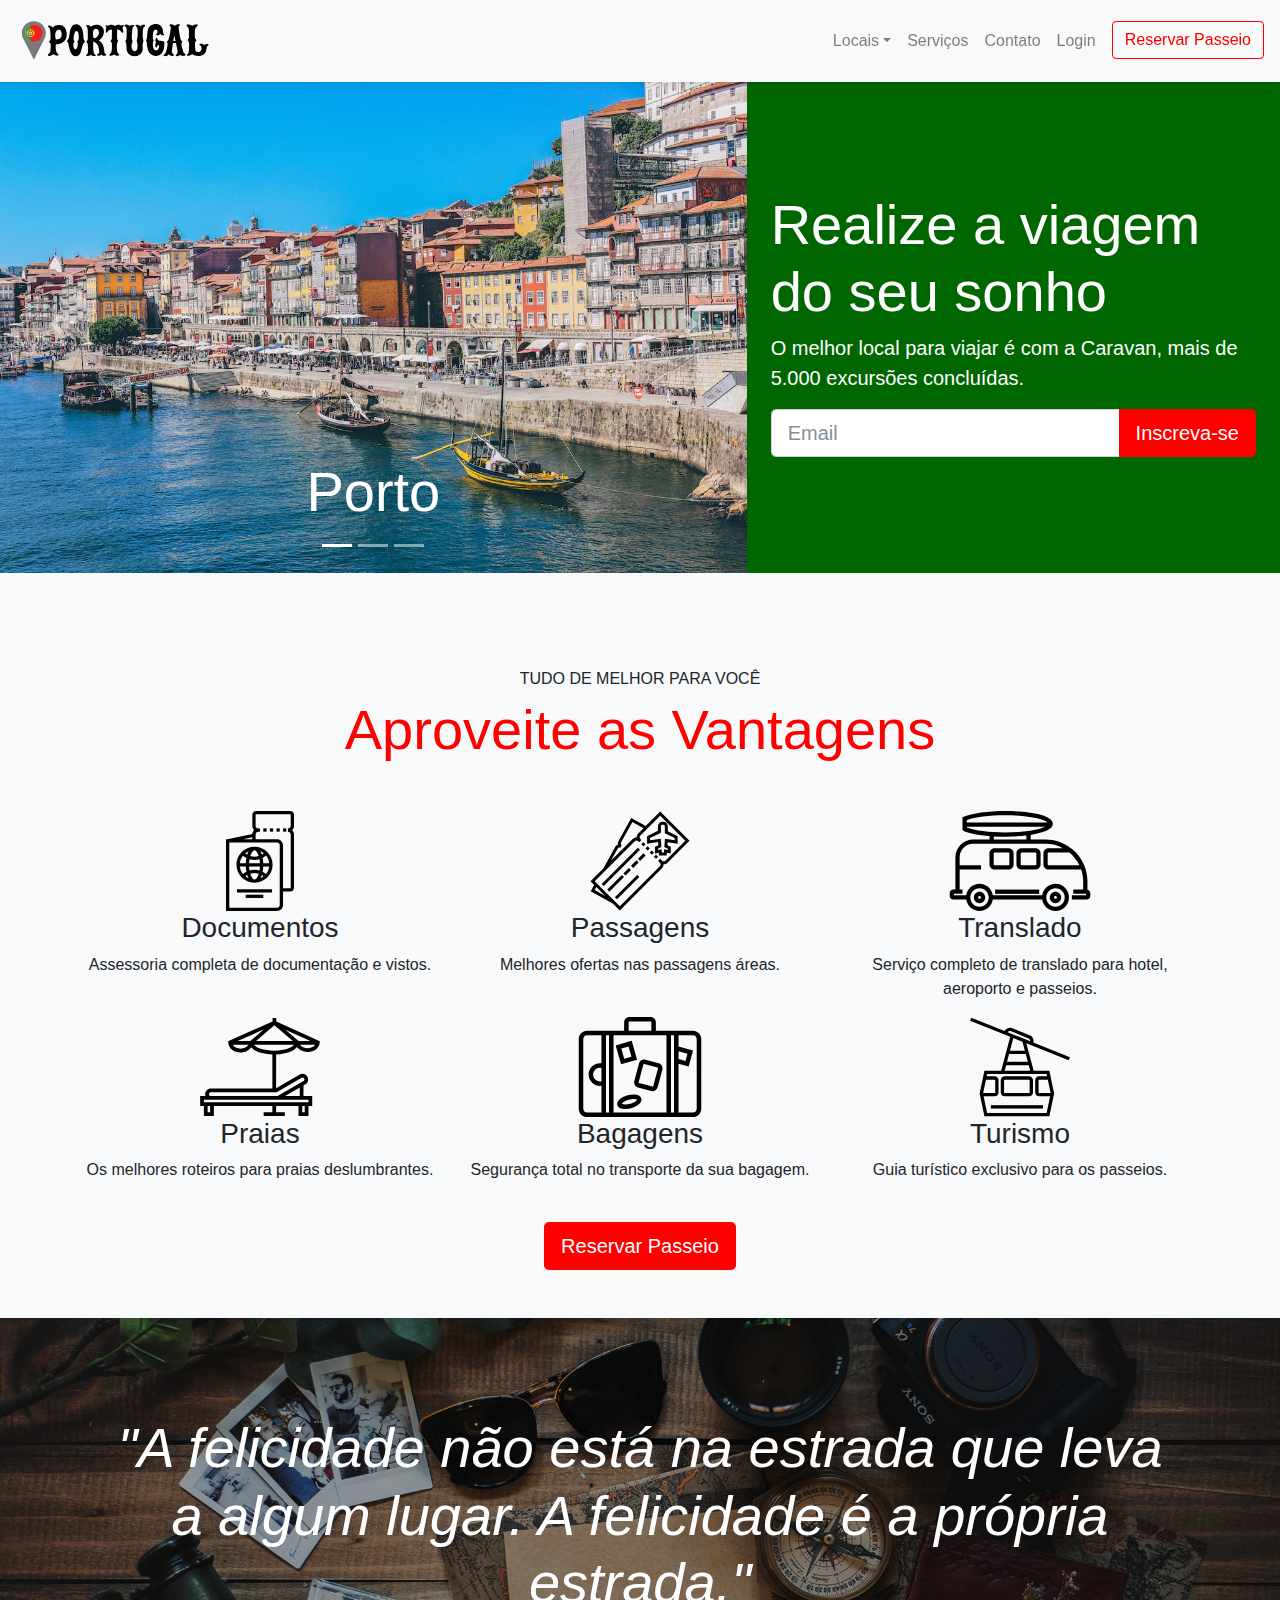
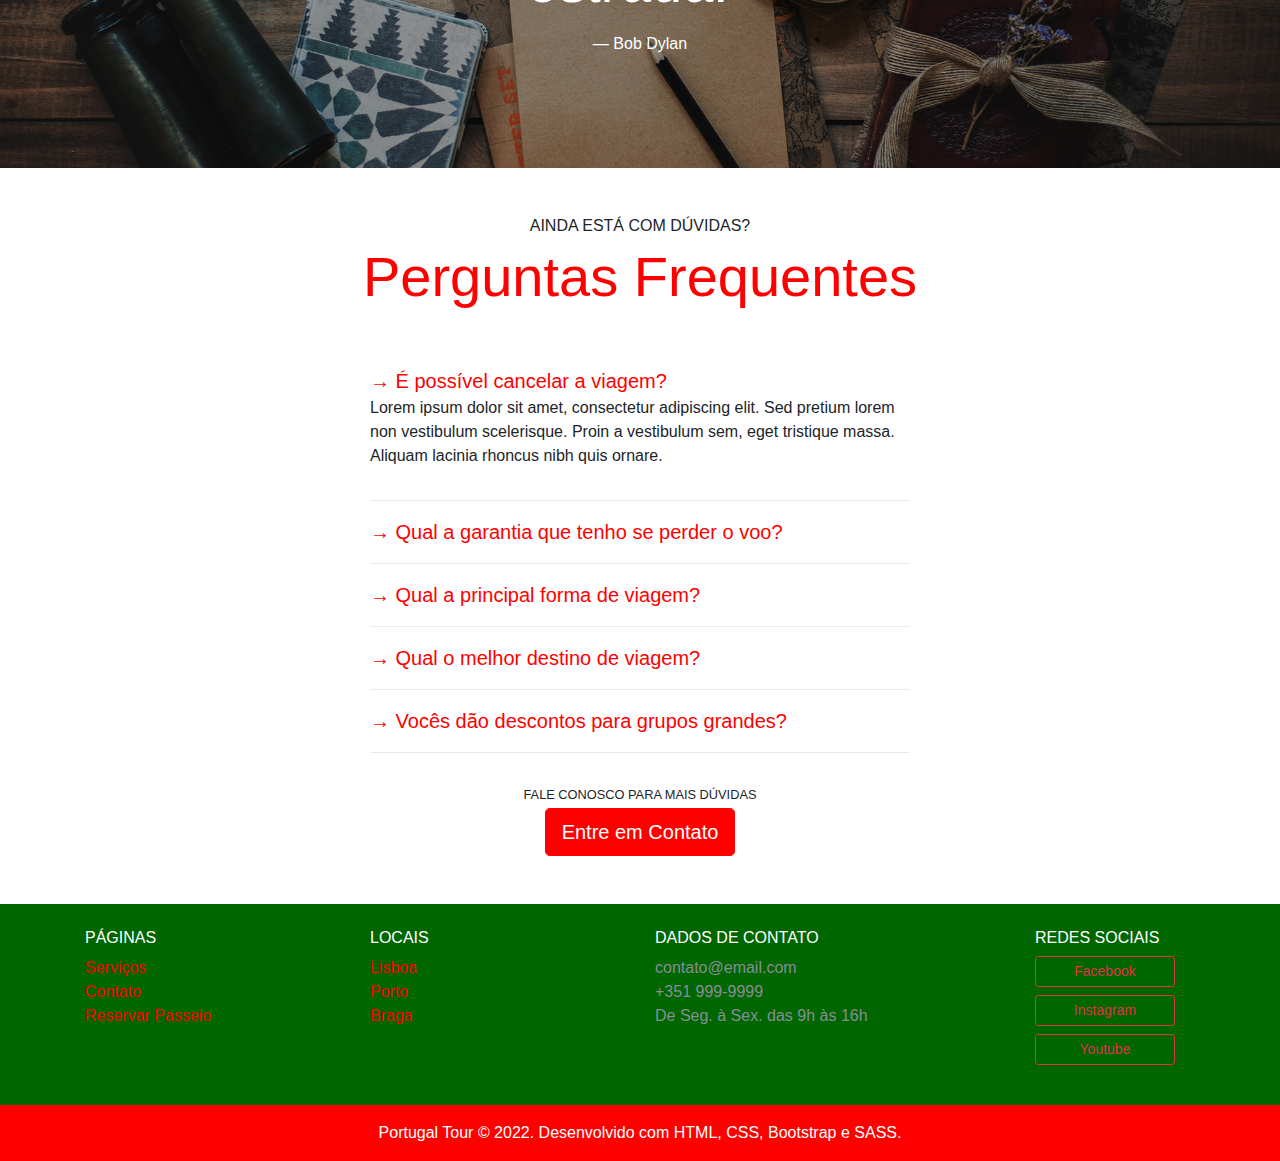
==== index.html @ a59b0329 "Page Portugal" ====
<!DOCTYPE html>
<html lang="en">
  <head>
    <meta charset="UTF-8" />
    <meta http-equiv="X-UA-Compatible" content="IE=edge" />
    <meta name="viewport" content="width=device-width, initial-scale=1.0, shrink-to-fit=no" />
    <title>Potugal Tour</title>
    <link rel="stylesheet" href="css/bootstrap.css" />
    <link rel="stylesheet" href="css/style.css" />
  </head>
  <body>
    <!--  Modal Login   -->
    <div
      class="modal fade"
      id="modalLogin"
      tabindex="-1"
      role="dialog"
      aria-labelledby="modalLoginTitulo"
      aria-hidden="true"
    >
      <div class="modal-dialog" role="document">
        <div class="modal-content">
          <div class="modal-header">
            <h5 class="modal-title" id="modalLoginTitulo">Entre na Sua Conta</h5>
            <button type="button" class="close" data-dismiss="modal" aria-label="Close">
              <span aria-hidden="true">&times;</span>
            </button>
          </div>
          <div class="modal-body">
            <form>
              <div class="form-group">
                <label for="loginEmail">Email</label>
                <input type="email" class="form-control" id="loginEmail" />
              </div>
              <div class="form-group">
                <label for="loginSenha">Senha</label>
                <input type="password" class="form-control" id="loginSenha" />
              </div>
              <button type="submit" class="btn btn-primary">Entrar na Conta</button>
              <small class="form-text text-muted"
                >Esqueceu a senha? <a href="#">Clique aqui</a>.</small
              >
            </form>
          </div>
        </div>
      </div>
    </div>
    <!-- Fecha Modal  -->

    <nav class="navbar navbar-expand-md navbar-light bg-light fixed-top py-3 box-shadow">
      <a href="index.html" class="navbar-brand">
        <img src="img/portugal.svg" alt="Portugal Tour" />
      </a>

      <button
        class="navbar-toggler"
        type="button"
        data-toggle="collapse"
        data-target="#navbarSupportedContent"
        aria-controls="navbarSupportedContent"
        aria-expanded="false"
        aria-label="Abrir Navegação"
      >
        <span class="navbar-toggler-icon"></span>
      </button>

      <div class="collapse navbar-collapse" id="navbarSupportedContent">
        <ul class="navbar-nav ml-auto">
          <li class="nav-item dropdown">
            <a
              class="nav-link dropdown-toggle"
              href="#"
              id="navbarDropdown"
              role="button"
              data-toggle="dropdown"
              aria-haspopup="true"
              aria-expanded="false"
              >Locais</a
            >
            <div class="dropdown-menu" aria-labelledby="navbarDropdown">
              <a class="dropdown-item" href="local.html">Lisboa</a>
              <a class="dropdown-item" href="local.html">Porto</a>
              <a class="dropdown-item" href="local.html">Braga</a>
              <a class="dropdown-item" href="local.html">Aveiro</a>
              <a class="dropdown-item" href="local.html">Algarve</a>
            </div>
          </li>
          <li class="nav-item">
            <a class="nav-link" href="planos.html">Serviços</a>
          </li>
          <li class="nav-item">
            <a class="nav-link" href="contato.html">Contato</a>
          </li>
          <li class="nav-item">
            <a class="nav-link" href="#" data-toggle="modal" data-target="#modalLogin">Login</a>
          </li>
          <li class="nav-item">
            <a class="btn btn-outline-primary ml-md-2" href="inscricao.html">Reservar Passeio</a>
          </li>
        </ul>
      </div>
    </nav>

    <section class="container-fluid">
      <div class="row bg-dark text-white">
        <div class="col-lg-7 p-0">
          <div id="carouselCidades" class="carousel slide" data-ride="carousel">
            <ol class="carousel-indicators">
              <li data-target="#carouselCidades" data-slide-to="0" class="active"></li>
              <li data-target="#carouselCidades" data-slide-to="1"></li>
              <li data-target="#carouselCidades" data-slide-to="2"></li>
            </ol>
            <div class="carousel-inner">
              <div class="carousel-item active">
                <img class="d-block w-100" src="img/portugal1.jpg" alt="Porto" />
                <div class="carousel-caption">
                  <h3 class="display-4">Porto</h3>
                </div>
              </div>
              <div class="carousel-item">
                <img class="d-block w-100" src="img/portugal2.jpg" alt="California" />
                <div class="carousel-caption">
                  <h3 class="display-4">Lisboa</h3>
                </div>
              </div>
              <div class="carousel-item">
                <img class="d-block w-100" src="img/portugal4.jpg" alt="California" />
                <div class="carousel-caption">
                  <h3 class="display-4">Portugal s2</h3>
                </div>
              </div>
            </div>
            <a
              class="carousel-control-prev"
              href="#carouselCidades"
              role="button"
              data-slide="prev"
            >
              <span class="carousel-control-prev-icon" aria-hidden="true"></span>
              <span class="sr-only">Anterior</span>
            </a>
            <a
              class="carousel-control-next"
              href="#carouselCidades"
              role="button"
              data-slide="next"
            >
              <span class="carousel-control-next-icon" aria-hidden="true"></span>
              <span class="sr-only">Próximo</span>
            </a>
          </div>
        </div>

        <div class="col-lg-5 p-4 align-self-center">
          <h1 class="display-4">Realize a viagem do seu sonho</h1>
          <p class="lead">
            O melhor local para viajar é com a Caravan, mais de 5.000 excursões concluídas.
          </p>
          <form action="">
            <div class="input-group input-group-lg">
              <input type="text" class="form-control" placeholder="Email" aria-label="Email" />
              <span class="input-group-btn">
                <button class="btn btn-primary" type="button">Inscreva-se</button>
              </span>
            </div>
          </form>
        </div>
      </div>
    </section>

    <section class="py-5 bg-light text-center">
      <div class="container">
        <div class="my-5">
          <span class="h6 d-block">TUDO DE MELHOR PARA VOCÊ</span>
          <h2 class="display-4 text-primary">Aproveite as Vantagens</h2>
        </div>
        <div class="row">
          <div class="col-xl-4 col-md-6">
            <div style="height: 100px" class="d-flex justify-content-center">
              <img src="img/icones/passaporte.svg" alt="Passaporte" />
            </div>
            <h3>Documentos</h3>
            <p>Assessoria completa de documentação e vistos.</p>
          </div>

          <div class="col-xl-4 col-md-6">
            <div style="height: 100px" class="d-flex justify-content-center">
              <img src="img/icones/passagens.svg" alt="Passagens" />
            </div>
            <h3>Passagens</h3>
            <p>Melhores ofertas nas passagens áreas.</p>
          </div>

          <div class="col-xl-4 col-md-6">
            <div style="height: 100px" class="d-flex justify-content-center">
              <img src="img/icones/translado.svg" alt="Translado" />
            </div>
            <h3>Translado</h3>
            <p>Serviço completo de translado para hotel, aeroporto e passeios.</p>
          </div>

          <div class="col-xl-4 col-md-6">
            <div style="height: 100px" class="d-flex justify-content-center">
              <img src="img/icones/praias.svg" alt="Praias" />
            </div>
            <h3>Praias</h3>
            <p>Os melhores roteiros para praias deslumbrantes.</p>
          </div>

          <div class="col-xl-4 col-md-6">
            <div style="height: 100px" class="d-flex justify-content-center">
              <img src="img/icones/bagagens.svg" alt="Bagagens" />
            </div>
            <h3>Bagagens</h3>
            <p>Segurança total no transporte da sua bagagem.</p>
          </div>

          <div class="col-xl-4 col-md-6">
            <div style="height: 100px" class="d-flex justify-content-center">
              <img src="img/icones/turismo.svg" alt="Turismo" />
            </div>
            <h3>Turismo</h3>
            <p>Guia turístico exclusivo para os passeios.</p>
          </div>
        </div>

        <a href="planos.html" class="btn btn-primary btn-lg mt-4">Reservar Passeio</a>
      </div>
    </section>

    <section id="home-quote" class="p-md-5">
      <blockquote class="blockquote text-center text-white p-md-5 p-3">
        <p class="display-4">
          <em
            >"A felicidade não está na estrada que leva a algum lugar. A felicidade é a própria
            estrada."</em
          >
        </p>
        <footer class="blockquote-footer text-white">Bob Dylan</footer>
      </blockquote>
    </section>

    <section class="container">
      <div class="my-5 text-center">
        <span class="h6 d-block">AINDA ESTÁ COM DÚVIDAS?</span>
        <h2 class="display-4 text-primary">Perguntas Frequentes</h2>
      </div>
      <div class="row justify-content-center">
        <div class="col-md-6" id="perguntasFrequentes" data-children=".pergunta">
          <div class="pergunta py-2">
            <a
              class="lead"
              data-toggle="collapse"
              data-parent="#perguntasFrequentes"
              href="#pergunta1"
              aria-expanded="true"
              aria-controls="pergunta1"
              >→ É possível cancelar a viagem?</a
            >
            <div id="pergunta1" class="collapse show" role="tabpanel">
              <p>
                Lorem ipsum dolor sit amet, consectetur adipiscing elit. Sed pretium lorem non
                vestibulum scelerisque. Proin a vestibulum sem, eget tristique massa. Aliquam
                lacinia rhoncus nibh quis ornare.
              </p>
            </div>
          </div>
          <div class="dropdown-divider"></div>
          <div class="pergunta py-2">
            <a
              class="lead"
              data-toggle="collapse"
              data-parent="#perguntasFrequentes"
              href="#pergunta2"
              aria-expanded="true"
              aria-controls="pergunta2"
              >→ Qual a garantia que tenho se perder o voo?</a
            >
            <div id="pergunta2" class="collapse" role="tabpanel">
              <p>
                Lorem ipsum dolor sit amet, consectetur adipiscing elit. Sed pretium lorem non
                vestibulum scelerisque. Proin a vestibulum sem, eget tristique massa. Aliquam
                lacinia rhoncus nibh quis ornare.
              </p>
            </div>
          </div>
          <div class="dropdown-divider"></div>
          <div class="pergunta py-2">
            <a
              class="lead"
              data-toggle="collapse"
              data-parent="#perguntasFrequentes"
              href="#pergunta3"
              aria-expanded="true"
              aria-controls="pergunta3"
              >→ Qual a principal forma de viagem?</a
            >
            <div id="pergunta3" class="collapse" role="tabpanel">
              <p>
                Lorem ipsum dolor sit amet, consectetur adipiscing elit. Sed pretium lorem non
                vestibulum scelerisque. Proin a vestibulum sem, eget tristique massa. Aliquam
                lacinia rhoncus nibh quis ornare.
              </p>
            </div>
          </div>
          <div class="dropdown-divider"></div>
          <div class="pergunta py-2">
            <a
              class="lead"
              data-toggle="collapse"
              data-parent="#perguntasFrequentes"
              href="#pergunta4"
              aria-expanded="true"
              aria-controls="pergunta4"
              >→ Qual o melhor destino de viagem?</a
            >
            <div id="pergunta4" class="collapse" role="tabpanel">
              <p>
                Lorem ipsum dolor sit amet, consectetur adipiscing elit. Sed pretium lorem non
                vestibulum scelerisque. Proin a vestibulum sem, eget tristique massa. Aliquam
                lacinia rhoncus nibh quis ornare.
              </p>
            </div>
          </div>
          <div class="dropdown-divider"></div>
          <div class="pergunta py-2">
            <a
              class="lead"
              data-toggle="collapse"
              data-parent="#perguntasFrequentes"
              href="#pergunta5"
              aria-expanded="true"
              aria-controls="pergunta5"
              >→ Vocês dão descontos para grupos grandes?</a
            >
            <div id="pergunta5" class="collapse" role="tabpanel">
              <p>
                Lorem ipsum dolor sit amet, consectetur adipiscing elit. Sed pretium lorem non
                vestibulum scelerisque. Proin a vestibulum sem, eget tristique massa. Aliquam
                lacinia rhoncus nibh quis ornare.
              </p>
            </div>
          </div>
          <div class="dropdown-divider"></div>
        </div>
      </div>
      <div class="text-center my-4">
        <p class="small m-1">FALE CONOSCO PARA MAIS DÚVIDAS</p>
        <a class="btn btn-primary btn-lg" href="contato.html">Entre em Contato</a>
      </div>
    </section>

    <footer class="bg-dark text-white mt-5">
      <div class="container py-4">
        <div class="row">
          <div class="col-md-3 col-6">
            <h4 class="h6">PÁGINAS</h4>
            <ul class="list-unstyled">
              <li><a href="planos.html">Serviços</a></li>
              <li><a href="contato.html">Contato</a></li>
              <li><a href="inscricao.html">Reservar Passeio</a></li>
            </ul>
          </div>
          <div class="col-md-3 col-6">
            <h4 class="h6">LOCAIS</h4>
            <ul class="list-unstyled">
              <li><a href="local.html">Lisboa</a></li>
              <li><a href="local.html">Porto</a></li>
              <li><a href="local.html">Braga</a></li>
            </ul>
          </div>
          <div class="col-md-4">
            <h4 class="h6">DADOS DE CONTATO</h4>
            <ul class="list-unstyled text-secondary">
              <li>contato@email.com</li>
              <li>+351 999-9999</li>
              <li>De Seg. à Sex. das 9h às 16h</li>
            </ul>
          </div>
          <div class="col-md-2">
            <h4 class="h6">REDES SOCIAIS</h4>
            <ul class="list-unstyled">
              <li>
                <a
                  class="btn btn-outline-danger btn-sm btn-block mb-2"
                  href="#"
                  style="max-width: 140px"
                  >Facebook</a
                >
              </li>
              <li>
                <a
                  class="btn btn-outline-danger btn-sm btn-block mb-2"
                  href="#"
                  style="max-width: 140px"
                  >Instagram</a
                >
              </li>
              <li>
                <a
                  class="btn btn-outline-danger btn-sm btn-block mb-2"
                  href="#"
                  style="max-width: 140px"
                  >Youtube</a
                >
              </li>
            </ul>
          </div>
        </div>
      </div>
      <div class="bg-primary text-center py-3">
        <p class="mb-0">Portugal Tour © 2022. Desenvolvido com HTML, CSS, Bootstrap e SASS.</p>
      </div>
    </footer>

    <script type="text/javascript" src="js/jquery-3.2.1.slim.min.js"></script>
    <script type="text/javascript" src="js/popper.min.js"></script>
    <script type="text/javascript" src="js/bootstrap.js"></script>
    <script type="text/javascript" src="js/app.js"></script>
  </body>
</html>
---- css/style.css ----
body {
  padding-top: 75px;
}

.box-shadow {
  box-shadow: 0 2px 4px 0 rgba(0,0,0,.05),
              0 4px 8px 0 rgba(0,0,0,.05);
}

#home-quote {
  background: url('../img/bg-quote.jpg') center center;
  background-size: cover;
}

@media (max-width: 767px) {
  #home-quote .display-4{
    font-size: 2.5rem;
  }
  body {
    padding-top: 0px;
  }
  .fixed-top {
    position: relative;
  }
}

.lista-plano li + li {
  border-top: 1px solid rgba(0,0,0,.2);
}

.lista-plano li {
  padding: 1rem;
}
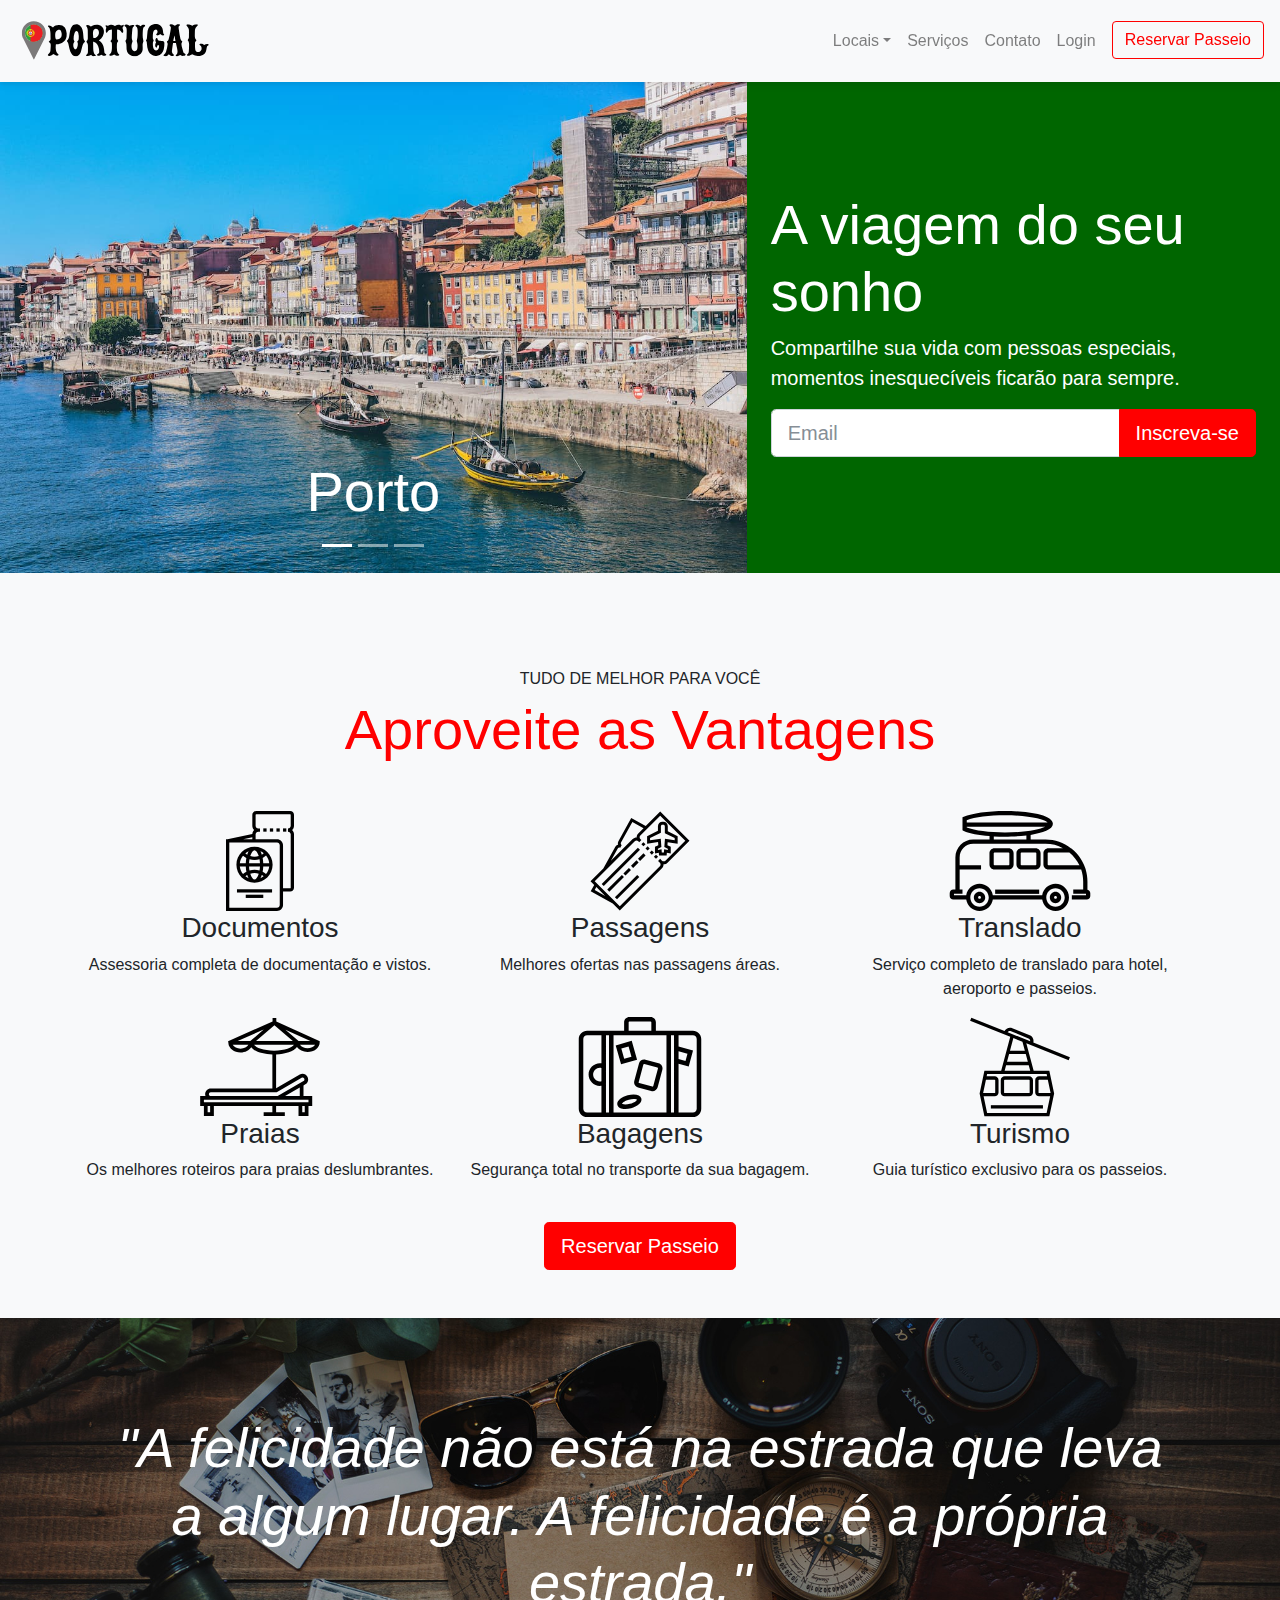
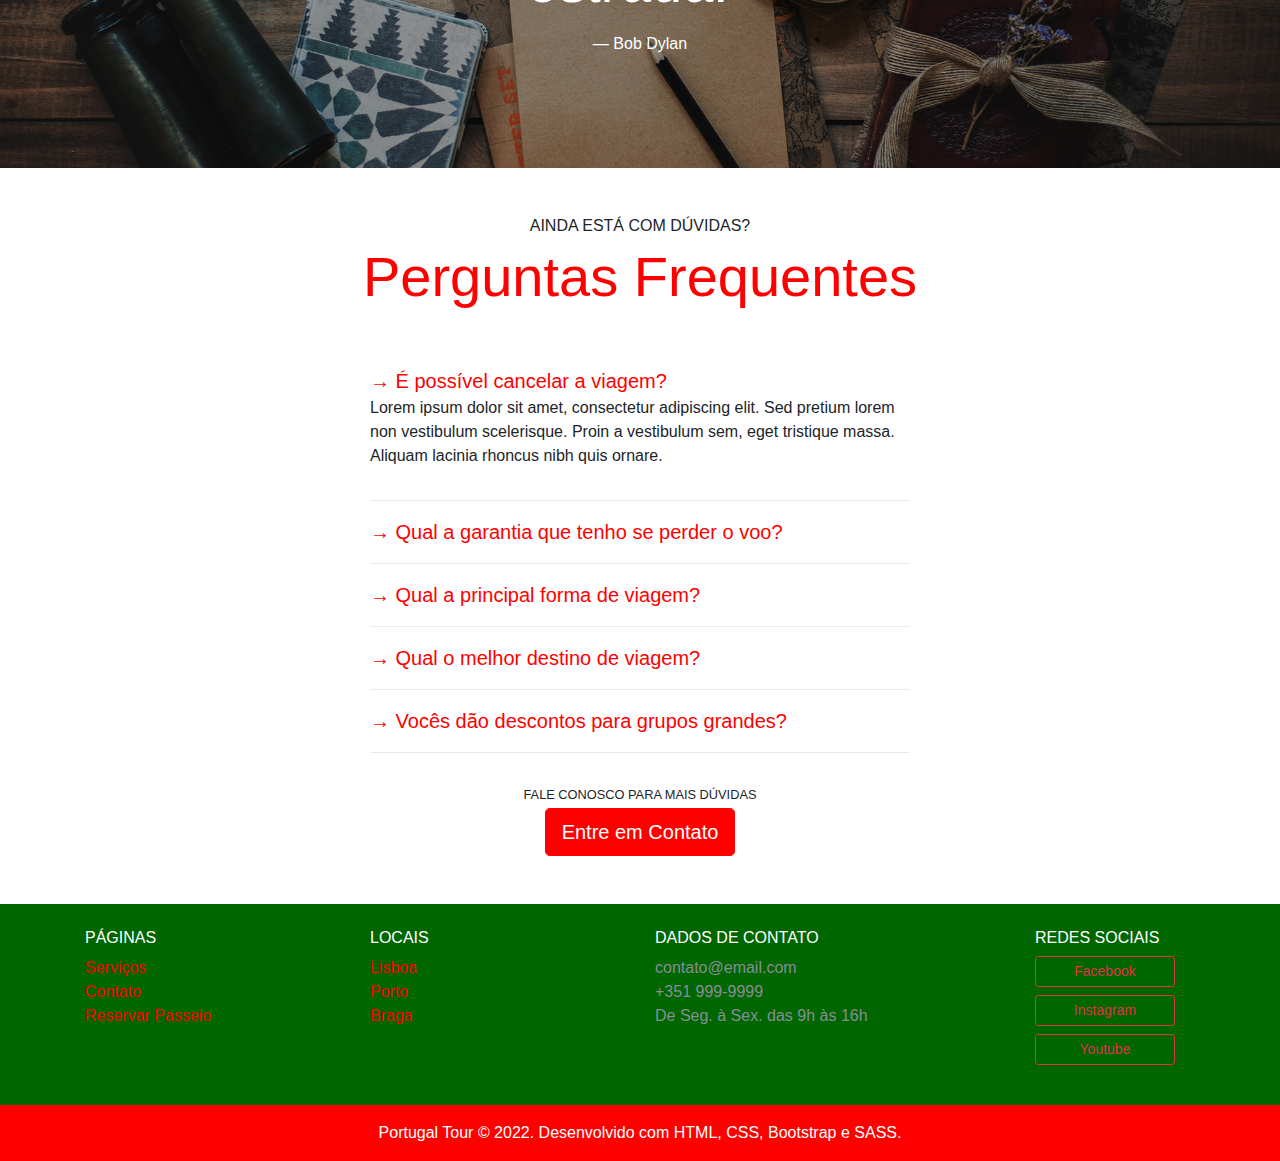
==== commit 943f82a1: "display atualizado" ====
--- a/index.html
+++ b/index.html
@@ -152,9 +152,9 @@
         </div>
 
         <div class="col-lg-5 p-4 align-self-center">
-          <h1 class="display-4">Realize a viagem do seu sonho</h1>
+          <h1 class="display-4">A viagem do seu sonho</h1>
           <p class="lead">
-            O melhor local para viajar é com a Caravan, mais de 5.000 excursões concluídas.
+            Compartilhe sua vida com pessoas especiais, momentos inesquecíveis ficarão para sempre.
           </p>
           <form action="">
             <div class="input-group input-group-lg">
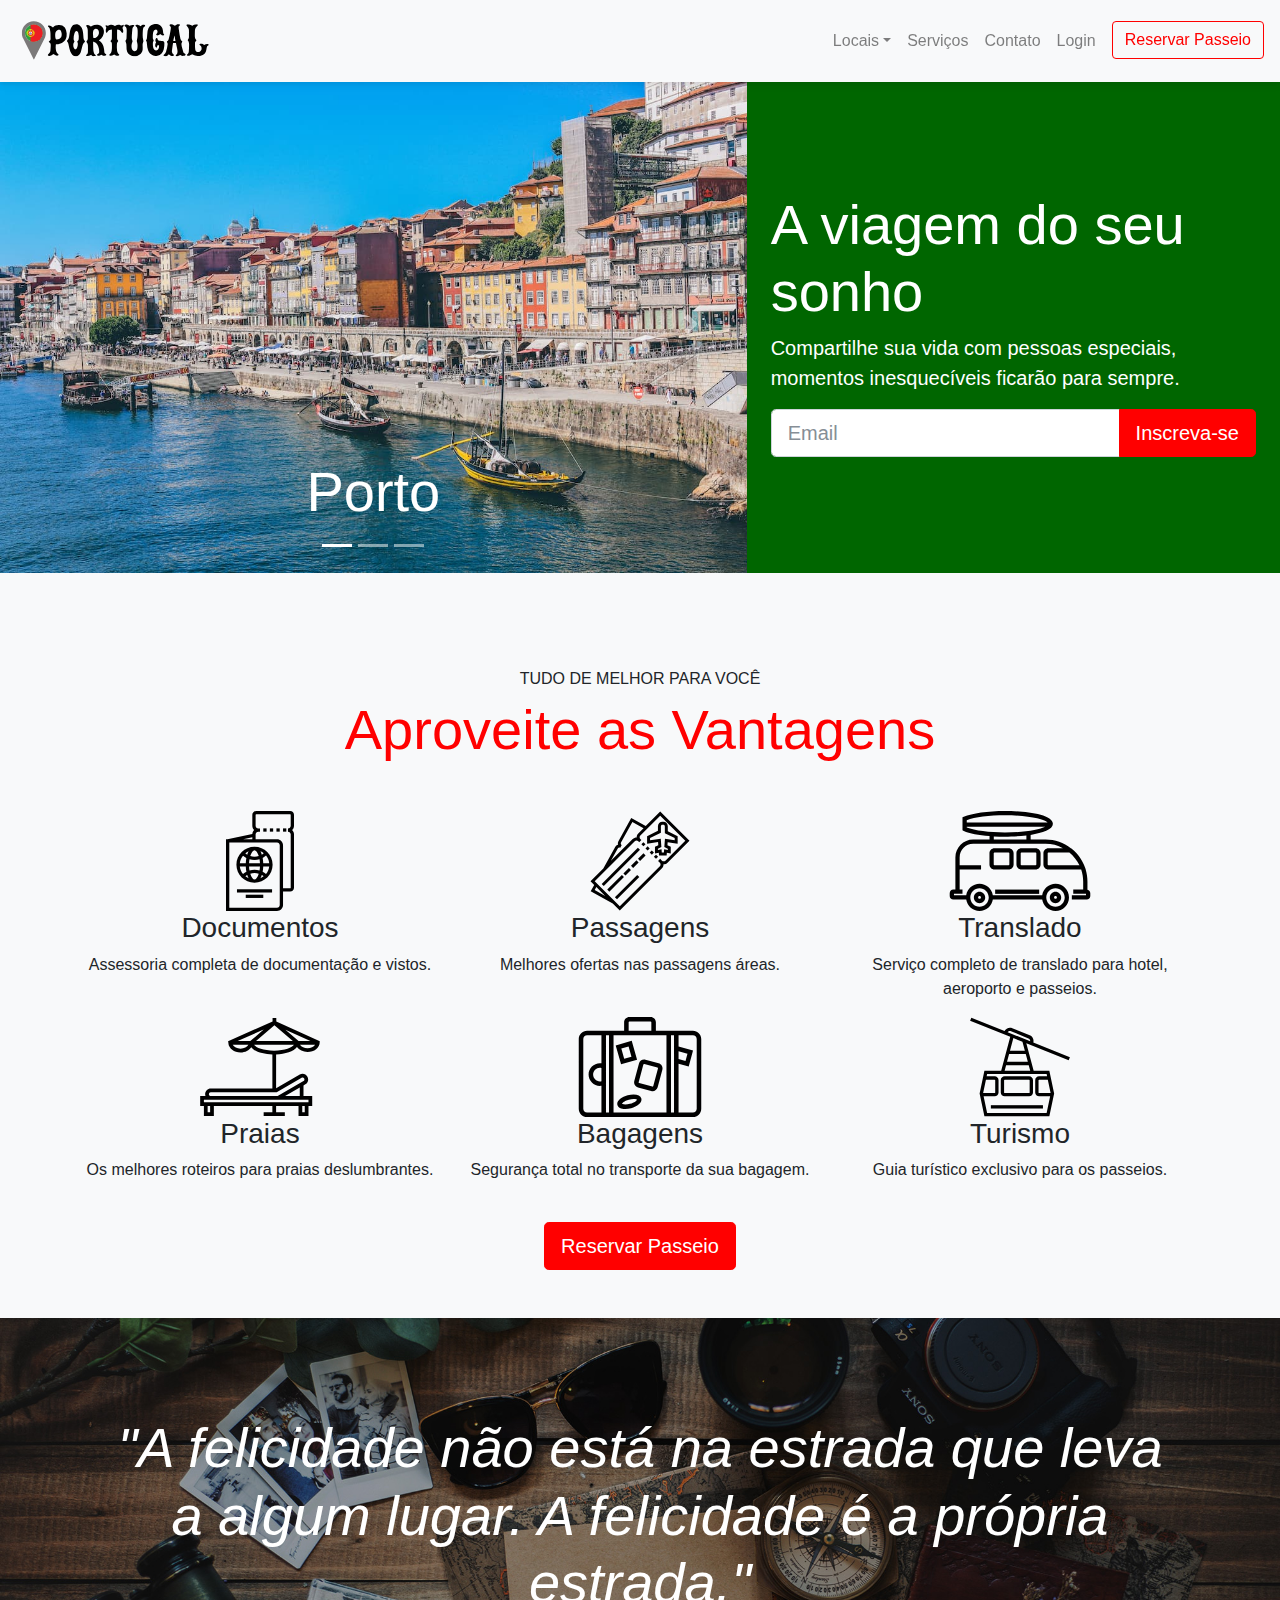
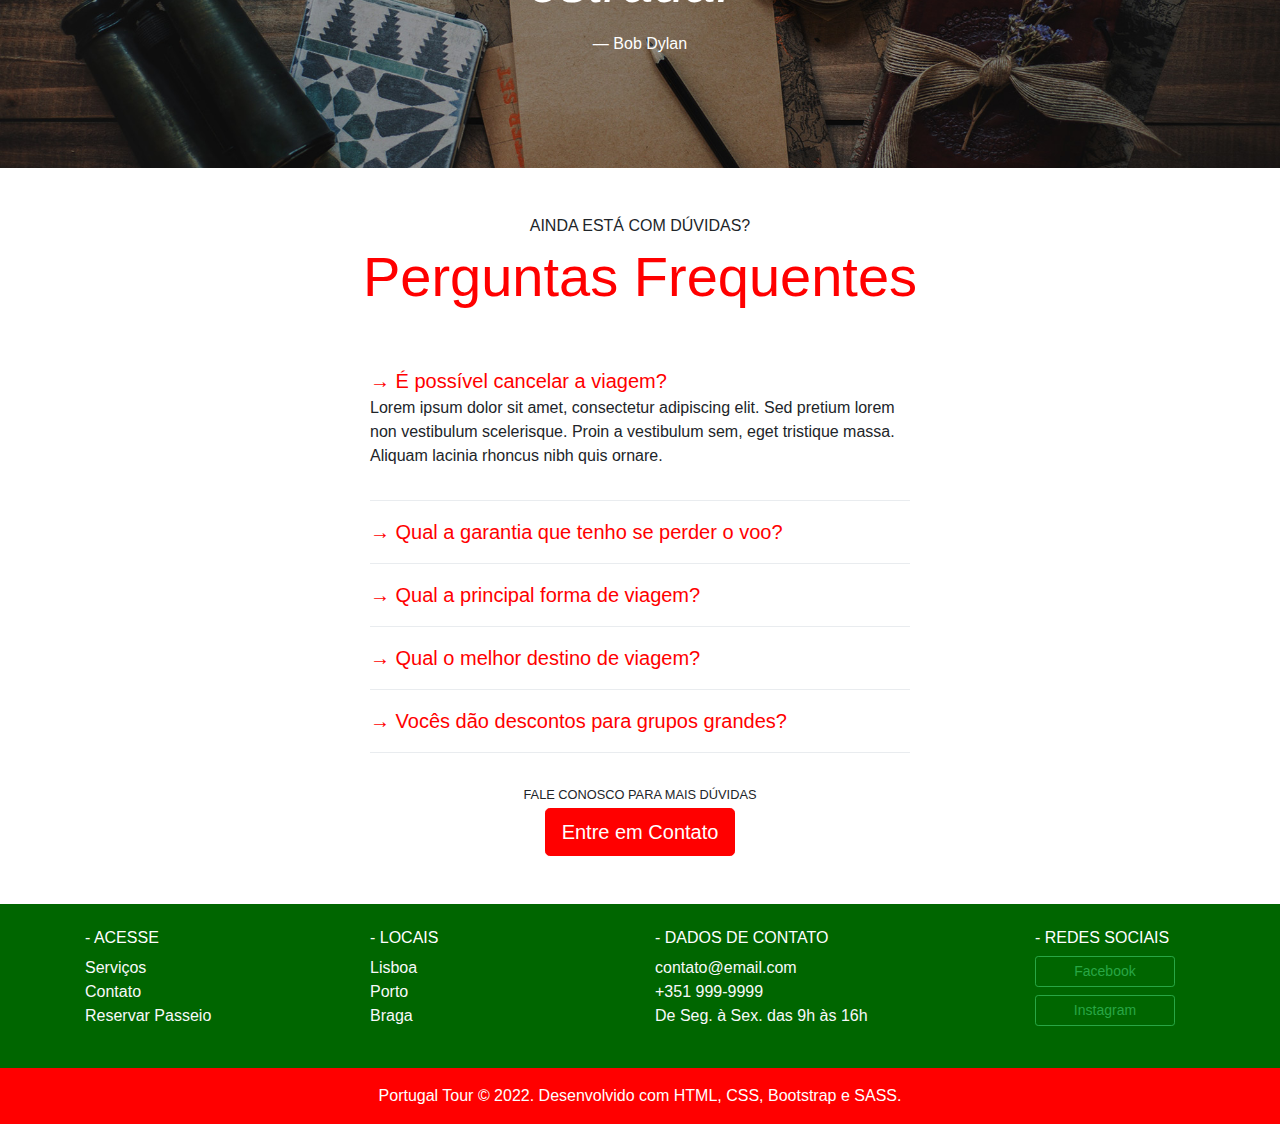
==== commit f053b1b5: "footer atualizado" ====
--- a/index.html
+++ b/index.html
@@ -350,39 +350,40 @@
       </div>
     </section>
 
+    <!--  Footer  -->
     <footer class="bg-dark text-white mt-5">
       <div class="container py-4">
         <div class="row">
           <div class="col-md-3 col-6">
-            <h4 class="h6">PÁGINAS</h4>
+            <h4 class="h6">- ACESSE</h4>
             <ul class="list-unstyled">
-              <li><a href="planos.html">Serviços</a></li>
-              <li><a href="contato.html">Contato</a></li>
-              <li><a href="inscricao.html">Reservar Passeio</a></li>
+              <li><a class="text-light" href="planos.html">Serviços</a></li>
+              <li><a class="text-light" href="contato.html">Contato</a></li>
+              <li><a class="text-light" href="inscricao.html">Reservar Passeio</a></li>
             </ul>
           </div>
           <div class="col-md-3 col-6">
-            <h4 class="h6">LOCAIS</h4>
+            <h4 class="h6">- LOCAIS</h4>
             <ul class="list-unstyled">
-              <li><a href="local.html">Lisboa</a></li>
-              <li><a href="local.html">Porto</a></li>
-              <li><a href="local.html">Braga</a></li>
+              <li><a class="text-light" href="local.html">Lisboa</a></li>
+              <li><a class="text-light" href="local.html">Porto</a></li>
+              <li><a class="text-light" href="local.html">Braga</a></li>
             </ul>
           </div>
           <div class="col-md-4">
-            <h4 class="h6">DADOS DE CONTATO</h4>
-            <ul class="list-unstyled text-secondary">
+            <h4 class="h6">- DADOS DE CONTATO</h4>
+            <ul class="list-unstyled text-light">
               <li>contato@email.com</li>
               <li>+351 999-9999</li>
               <li>De Seg. à Sex. das 9h às 16h</li>
             </ul>
           </div>
           <div class="col-md-2">
-            <h4 class="h6">REDES SOCIAIS</h4>
+            <h4 class="h6">- REDES SOCIAIS</h4>
             <ul class="list-unstyled">
               <li>
                 <a
-                  class="btn btn-outline-danger btn-sm btn-block mb-2"
+                  class="btn btn-outline-success btn-sm btn-block mb-2"
                   href="#"
                   style="max-width: 140px"
                   >Facebook</a
@@ -390,18 +391,10 @@
               </li>
               <li>
                 <a
-                  class="btn btn-outline-danger btn-sm btn-block mb-2"
+                  class="btn btn-outline-success btn-sm btn-block mb-2"
                   href="#"
                   style="max-width: 140px"
                   >Instagram</a
-                >
-              </li>
-              <li>
-                <a
-                  class="btn btn-outline-danger btn-sm btn-block mb-2"
-                  href="#"
-                  style="max-width: 140px"
-                  >Youtube</a
                 >
               </li>
             </ul>
